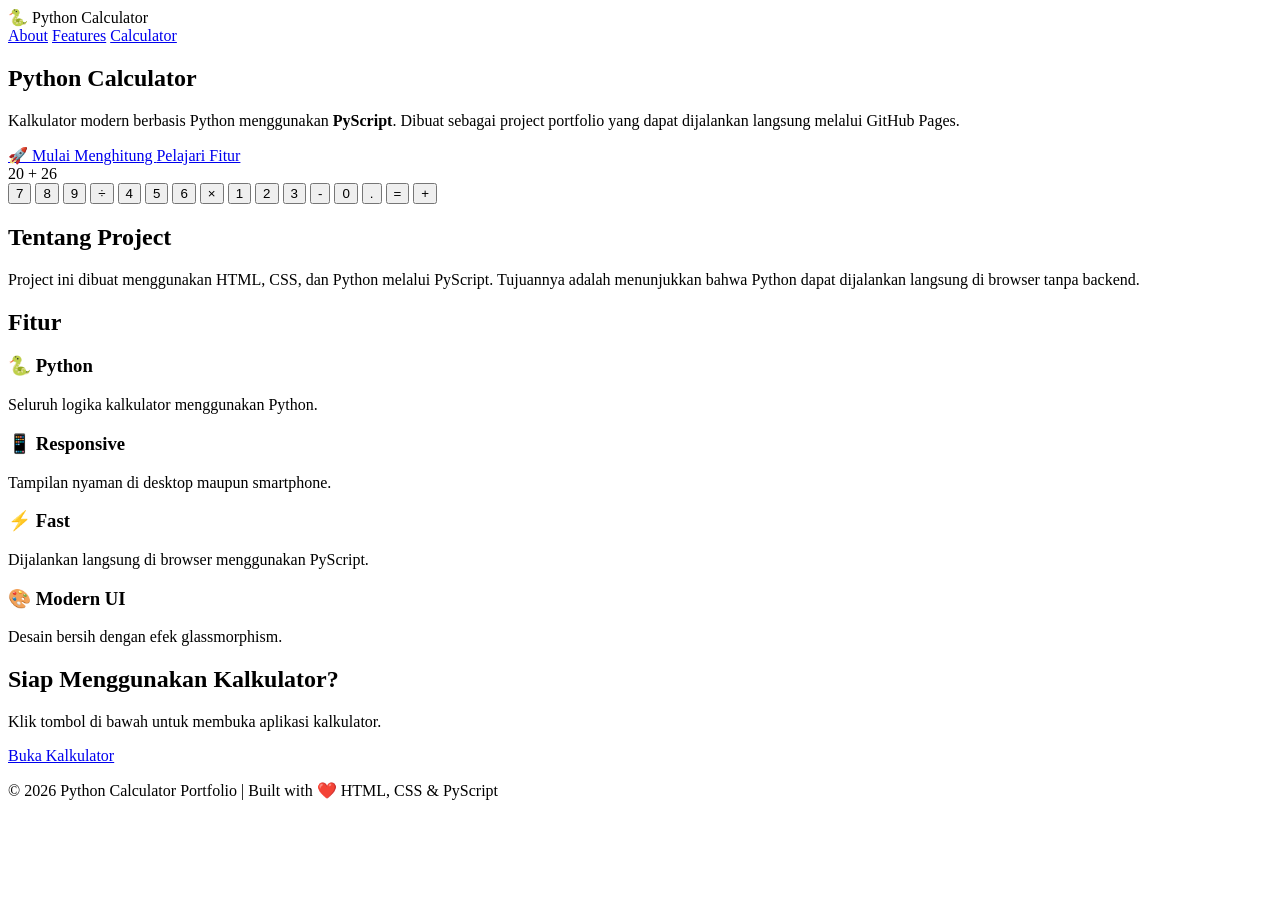
==== index.html @ b01fa50a "Add initial HTML structure for Python Calculator" ====
<!DOCTYPE html>
<html lang="id">
<head>
    <meta charset="UTF-8">
    <meta name="viewport" content="width=device-width, initial-scale=1.0">
    <title>Python Calculator</title>
    <link rel="stylesheet" href="style.css">
    <!-- Google Font -->
    <link rel="preconnect" href="https://fonts.googleapis.com">
    <link rel="preconnect" href="https://fonts.gstatic.com" crossorigin>
    <link href="https://fonts.googleapis.com/css2?family=Poppins:wght@300;400;600;700&display=swap" rel="stylesheet">
</head>
<body>
    <!-- Header -->
    <header class="navbar">
        <div class="logo">
            🐍 Python Calculator
        </div>
        <nav>
            <a href="#about">About</a>
            <a href="#features">Features</a>
            <a href="calculator.html" class="btn-nav">Calculator</a>
        </nav>
    </header>
    <!-- Hero -->
    <section class="hero">
        <div class="hero-text">
            <h1>Python Calculator</h1>
            <p>
                Kalkulator modern berbasis Python menggunakan
                <strong>PyScript</strong>.
                Dibuat sebagai project portfolio yang dapat dijalankan
                langsung melalui GitHub Pages.
            </p>
            <div class="hero-buttons">
                <a href="calculator.html" class="btn-primary">
                    🚀 Mulai Menghitung
                </a>
                <a href="#features" class="btn-secondary">
                    Pelajari Fitur
                </a>
            </div>
        </div>
        <div class="hero-image">
            <div class="card-preview">
                <div class="display">
                    20 + 26
                </div>
                <div class="preview-buttons">
                    <button>7</button>
                    <button>8</button>
                    <button>9</button>
                    <button>÷</button>

                    <button>4</button>
                    <button>5</button>
                    <button>6</button>
                    <button>×</button>

                    <button>1</button>
                    <button>2</button>
                    <button>3</button>
                    <button>-</button>

                    <button>0</button>
                    <button>.</button>
                    <button>=</button>
                    <button>+</button>
                </div>
            </div>
        </div>
    </section>
    <!-- About -->
    <section id="about" class="section">
        <h2>Tentang Project</h2>
        <p>
            Project ini dibuat menggunakan HTML, CSS,
            dan Python melalui PyScript.
            Tujuannya adalah menunjukkan bahwa Python dapat
            dijalankan langsung di browser tanpa backend.
        </p>
    </section>
    <!-- Features -->
    <section id="features" class="section">
        <h2>Fitur</h2>
        <div class="features">
            <div class="feature-card">
                <h3>🐍 Python</h3>
                <p>Seluruh logika kalkulator menggunakan Python.</p>
            </div>
            <div class="feature-card">
                <h3>📱 Responsive</h3>
                <p>Tampilan nyaman di desktop maupun smartphone.</p>
            </div>
            <div class="feature-card">
                <h3>⚡ Fast</h3>
                <p>Dijalankan langsung di browser menggunakan PyScript.</p>
            </div>
            <div class="feature-card">
                <h3>🎨 Modern UI</h3>
                <p>Desain bersih dengan efek glassmorphism.</p>
            </div>
        </div>
    </section>
    <!-- CTA -->
    <section class="cta">
        <h2>Siap Menggunakan Kalkulator?</h2>
        <p>
            Klik tombol di bawah untuk membuka aplikasi kalkulator.
        </p>
        <a href="calculator.html" class="btn-primary">
            Buka Kalkulator
        </a>
    </section>
    <!-- Footer -->
    <footer>
        <p>
            © 2026 Python Calculator Portfolio |
            Built with ❤️ HTML, CSS & PyScript
        </p>
    </footer>
</body>
</html>
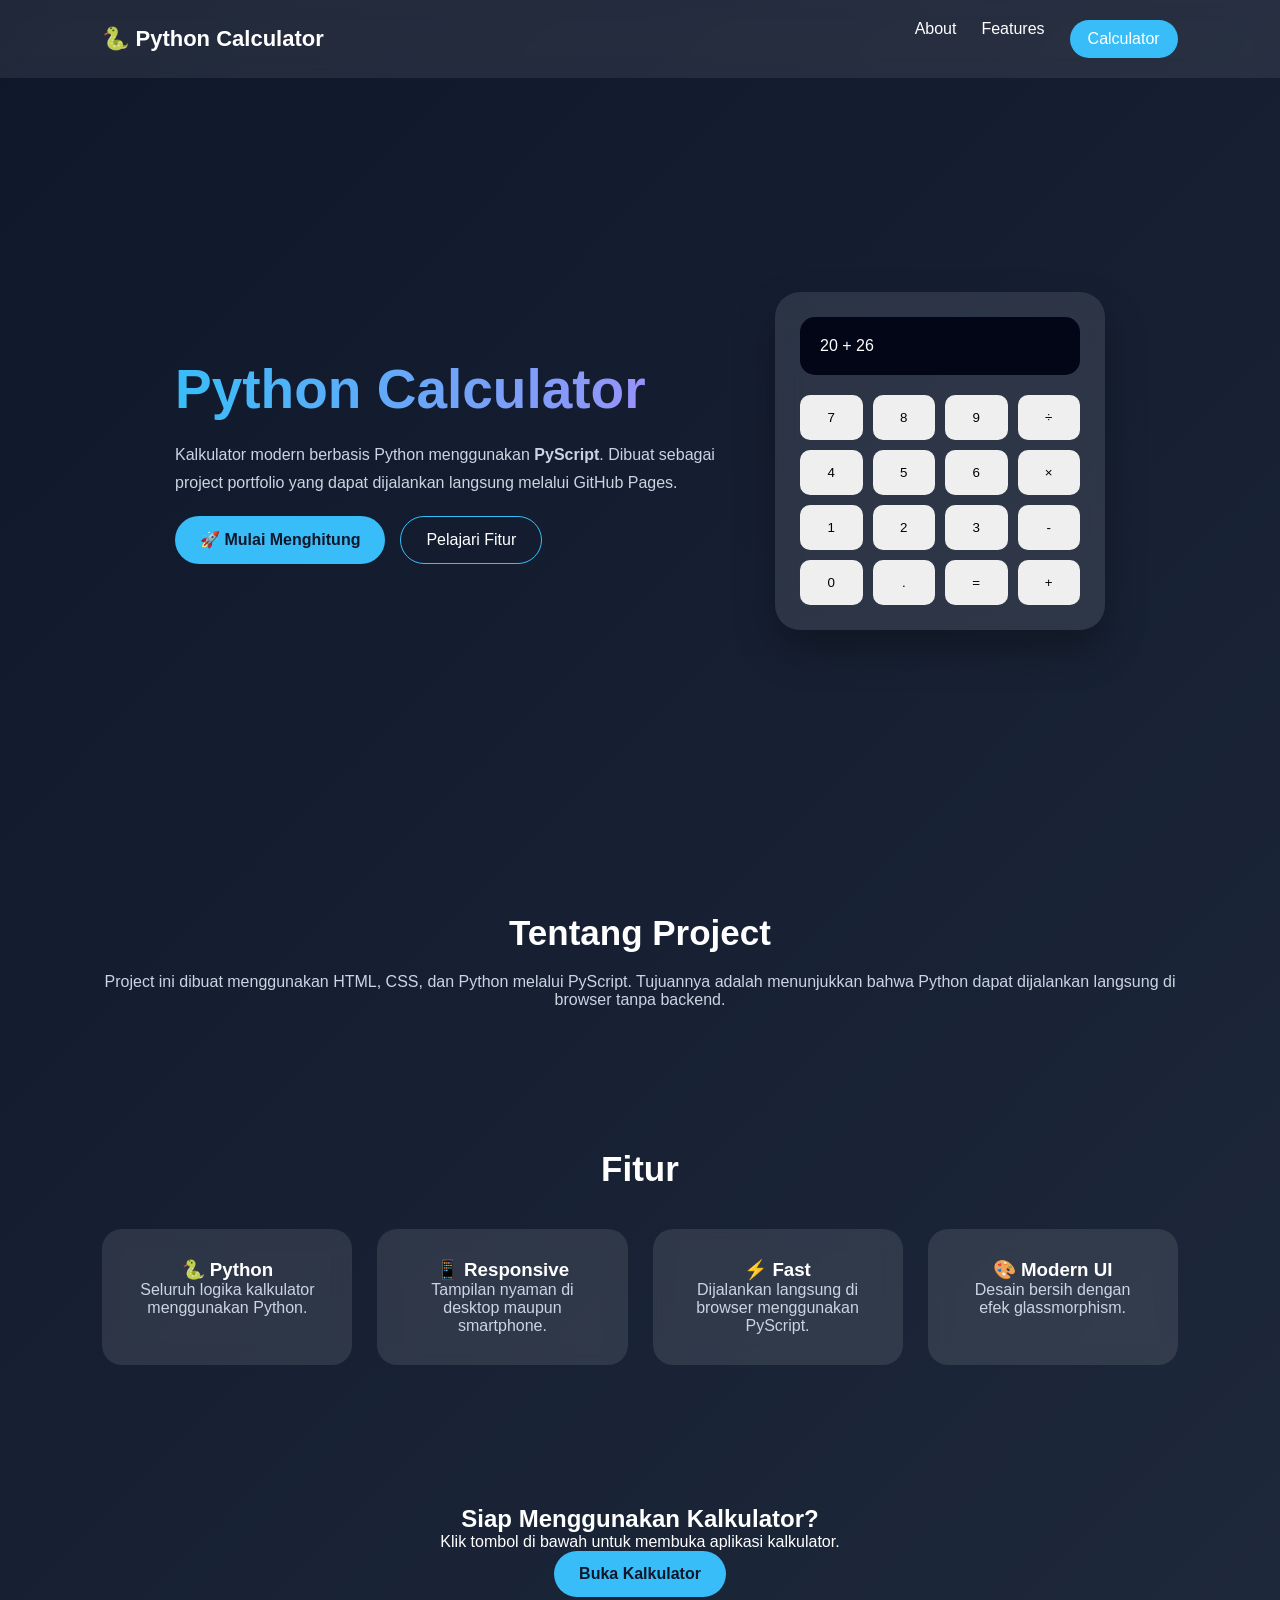
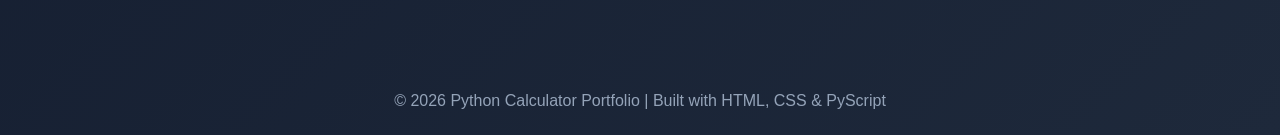
==== commit e48ea63c: "update finishing part 1" ====
--- a/index.html
+++ b/index.html
@@ -3,7 +3,11 @@
 <head>
     <meta charset="UTF-8">
     <meta name="viewport" content="width=device-width, initial-scale=1.0">
+
     <title>Python Calculator</title>
+
+    <!-- Favicon -->
+    <link rel="icon" type="image/svg+xml" href="assets/kalku_py.svg">
     <link rel="stylesheet" href="style.css">
     <!-- Google Font -->
     <link rel="preconnect" href="https://fonts.googleapis.com">
@@ -116,8 +120,8 @@
     <footer>
         <p>
             © 2026 Python Calculator Portfolio |
-            Built with ❤️ HTML, CSS & PyScript
+            Built with HTML, CSS & PyScript
         </p>
     </footer>
 </body>
-</html>
+</html>
--- a/style.css
+++ b/style.css
@@ -0,0 +1,258 @@
+* {
+    margin: 0;
+    padding: 0;
+    box-sizing: border-box;
+}
+body {
+    font-family: 'Poppins', sans-serif;
+    background: linear-gradient(
+        135deg,
+        #0f172a,
+        #1e293b
+    );
+    color: white;
+    min-height: 100vh;
+}
+
+/*NAVBAR*/
+.navbar {
+    width: 100%;
+    padding: 20px 8%;
+    display: flex;
+    justify-content: space-between;
+    align-items: center;
+    background: rgba(255,255,255,0.08);
+    backdrop-filter: blur(10px);
+    overflow-x:auto;
+    white-space:nowrap;
+    text-align:right;
+    scrollbar-width:none;
+}
+#display::-webkit-scrollbar{
+    display:none;
+}
+.logo {
+    font-size: 22px;
+    font-weight: 700;
+}
+nav {
+    display: flex;
+    gap: 25px;
+}
+nav a {
+    color:white;
+    text-decoration:none;
+    transition:.3s;
+}
+nav a:hover {
+    color:#38bdf8;
+}
+.btn-nav {
+    background:#38bdf8;
+    padding:10px 18px;
+    border-radius:20px;
+}
+
+/*HERO HOMEPAGE */
+.hero {
+    min-height:85vh;
+    display:flex;
+    justify-content:center;
+    align-items:center;
+    gap:50px;
+    padding:50px 8%;
+}
+.hero-text {
+    max-width:550px;
+}
+.hero-text h1 {
+    font-size:55px;
+    background:
+    linear-gradient(
+        90deg,
+        #38bdf8,
+        #a78bfa
+    );
+    -webkit-background-clip:text;
+    color:transparent;
+}
+.hero-text p {
+    margin:20px 0;
+    color:#cbd5e1;
+    line-height:1.7;
+}
+.hero-buttons {
+    display:flex;
+    gap:15px;
+}
+.btn-primary,
+.btn-secondary {
+    display:inline-block;
+    padding:14px 25px;
+    border-radius:30px;
+    text-decoration:none;
+    transition:.3s;
+}
+.btn-primary {
+    background:#38bdf8;
+    color:#0f172a;
+    font-weight:600;
+}
+.btn-primary:hover {
+    transform:translateY(-5px);
+}
+.btn-secondary {
+    border:1px solid #38bdf8;
+    color:white;
+}
+
+/*CALCULATOR PREVIEW */
+.card-preview {
+    width:330px;
+    padding:25px;
+    border-radius:25px;
+    background:
+    rgba(255,255,255,.1);
+    backdrop-filter:blur(15px);
+    box-shadow:
+    0 20px 40px rgba(0,0,0,.3);
+}
+.display {
+    background:#020617;
+    padding:20px;
+    border-radius:15px;
+    margin-bottom:20px;
+}
+.preview-buttons {
+    display:grid;
+    grid-template-columns:repeat(4,1fr);
+    gap:10px;
+}
+.preview-buttons button {
+    padding:15px;
+    border-radius:10px;
+    border:none;
+}
+
+/*SECTION */
+.section {
+    padding:70px 8%;
+    text-align:center;
+}
+.section h2 {
+    font-size:35px;
+    margin-bottom:20px;
+}
+.section p {
+    color:#cbd5e1;
+}
+.features {
+    margin-top:40px;
+    display:grid;
+    grid-template-columns:
+    repeat(auto-fit,minmax(220px,1fr));
+    gap:25px;
+}
+.feature-card {
+    background:
+    rgba(255,255,255,.1);
+    padding:30px;
+    border-radius:20px;
+    backdrop-filter:blur(10px);
+    transition:.3s;
+}
+.feature-card:hover {
+    transform:translateY(-10px);
+}
+
+/*CALCULATOR PAGE */
+.calculator-container {
+    min-height:85vh;
+    display:flex;
+    justify-content:center;
+    align-items:center;
+}
+.calculator {
+    width:360px;
+    padding:30px;
+    border-radius:25px;
+    background:
+    rgba(255,255,255,.1);
+    backdrop-filter:blur(15px);
+    box-shadow:
+    0 20px 50px rgba(0,0,0,.4);
+}
+
+.calculator h2 {
+    text-align:center;
+    margin-bottom:20px;
+}
+
+#display {
+    width:100%;
+    padding:20px;
+    font-size:25px;
+    text-align:right;
+    border:none;
+    border-radius:15px;
+    margin-bottom:20px;
+    background:#020617;
+    color:white;
+}
+.buttons {
+    display:grid;
+    grid-template-columns:
+    repeat(4,1fr);
+    gap:12px;
+}
+.buttons button {
+    padding:18px;
+    border:none;
+    border-radius:15px;
+    font-size:18px;
+    cursor:pointer;
+    transition:.2s;
+}
+.buttons button:hover {
+    transform:scale(1.05);
+    background:#38bdf8;
+}
+.operator {
+    background:#a78bfa;
+    color:white;
+}
+.equal {
+    background:#38bdf8;
+}
+
+/*CTA & FOOTER*/
+.cta {
+    text-align:center;
+    padding:70px 20px;
+}
+footer {
+    text-align:center;
+    padding:25px;
+    color:#94a3b8;
+}
+
+/*RESPONSIVE*/
+@media(max-width:800px){
+    .navbar {
+        flex-direction:column;
+        gap:15px;
+    }
+    .hero {
+        flex-direction:column;
+        text-align:center;
+    }
+    .hero-text h1 {
+        font-size:40px;
+    }
+    .hero-buttons {
+        justify-content:center;
+    }
+    nav {
+        gap:15px;
+    }
+}
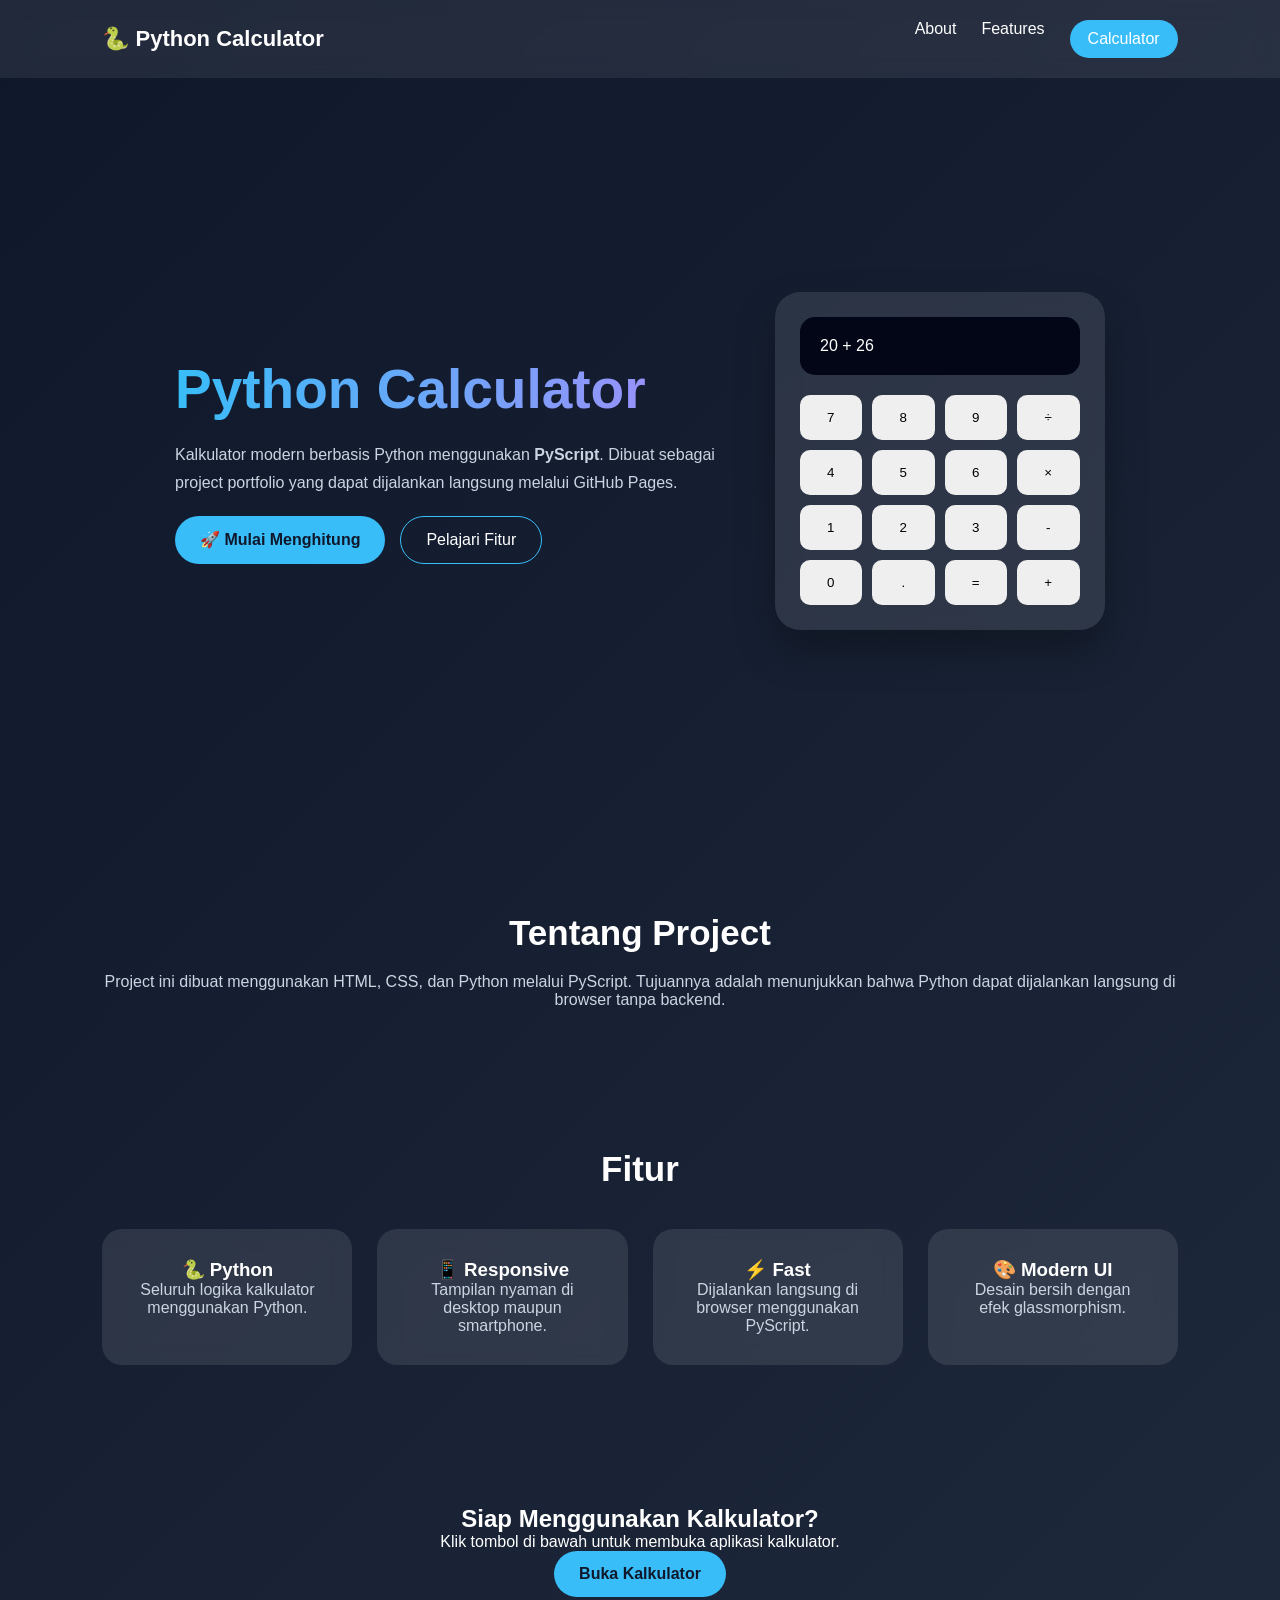
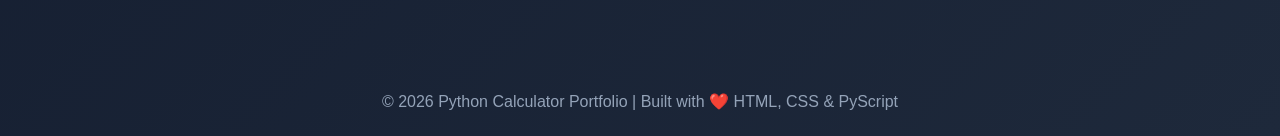
==== commit b83a1687: "update finishing part 2" ====
--- a/index.html
+++ b/index.html
@@ -3,11 +3,7 @@
 <head>
     <meta charset="UTF-8">
     <meta name="viewport" content="width=device-width, initial-scale=1.0">
-
     <title>Python Calculator</title>
-
-    <!-- Favicon -->
-    <link rel="icon" type="image/svg+xml" href="assets/kalku_py.svg">
     <link rel="stylesheet" href="style.css">
     <!-- Google Font -->
     <link rel="preconnect" href="https://fonts.googleapis.com">
@@ -120,8 +116,8 @@
     <footer>
         <p>
             © 2026 Python Calculator Portfolio |
-            Built with HTML, CSS & PyScript
+            Built with ❤️ HTML, CSS & PyScript
         </p>
     </footer>
 </body>
-</html>+</html>
